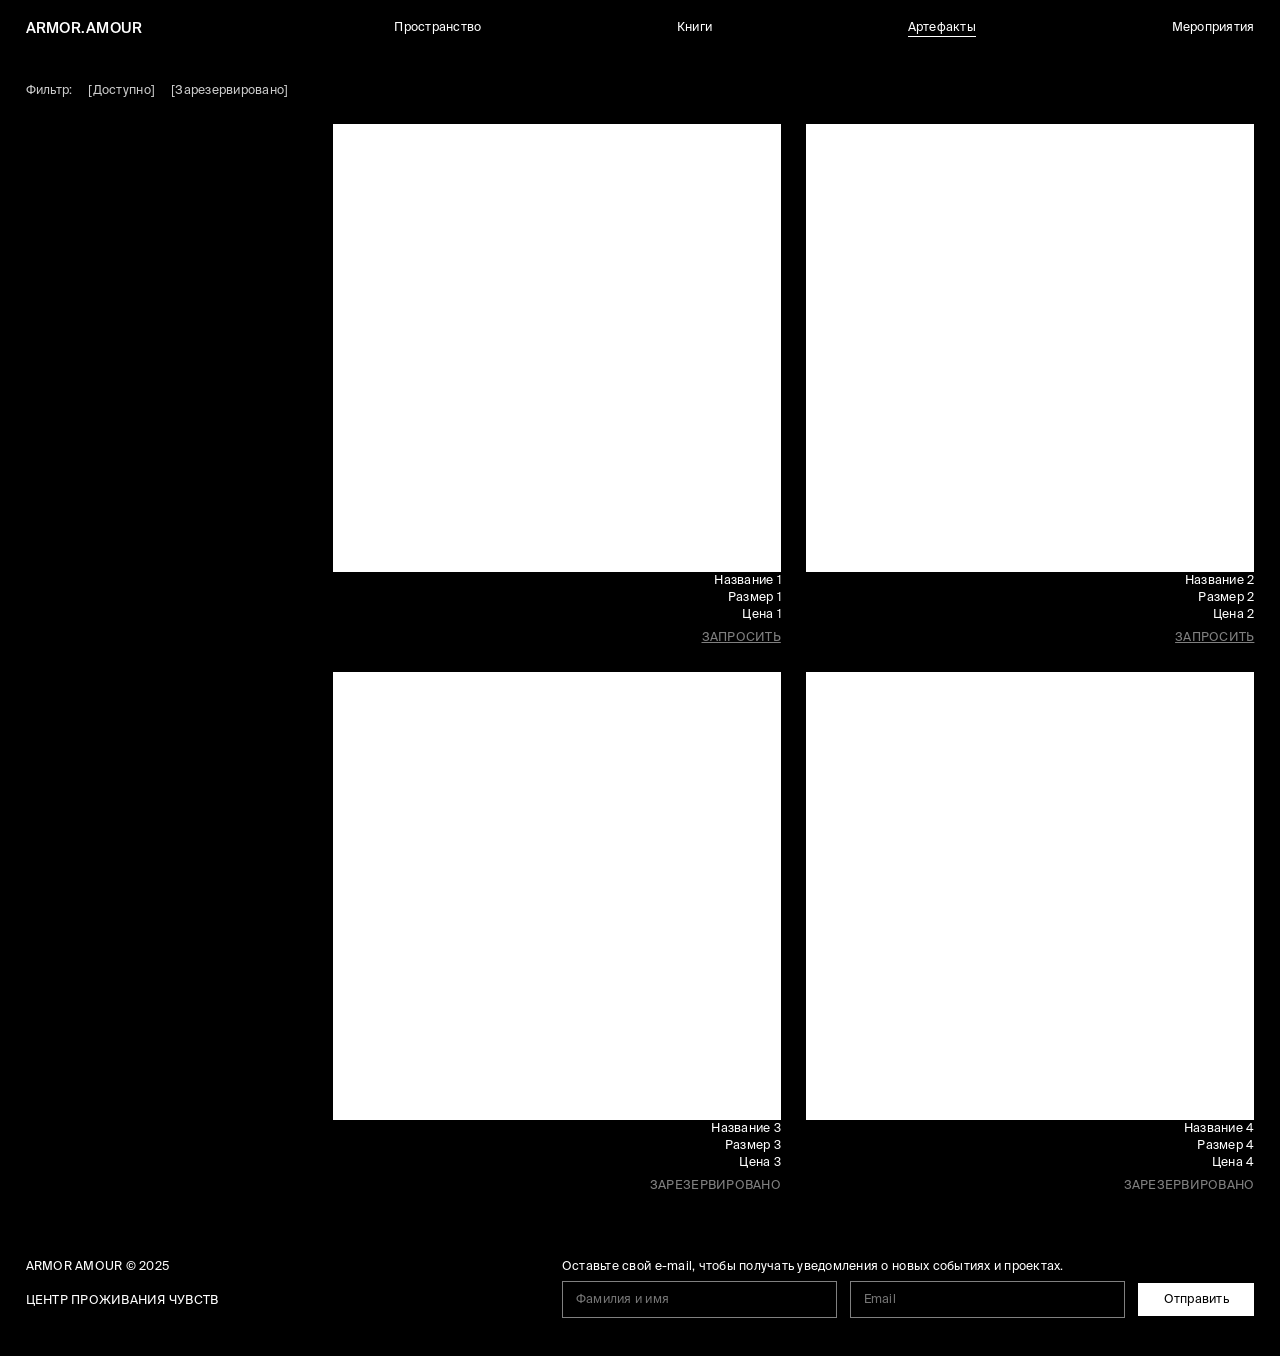
==== артефакты.html @ 1412ac82 "ok" ====
<!DOCTYPE html>
<html lang="ru">
<head>
  <meta charset="UTF-8">
  <meta name="viewport" content="width=device-width,initial-scale=1.0">
  <title>Артефакты</title>
  <script src="javascripts/script.js"></script>
  <script src="javascripts/artifacts.js"></script>
  <link rel="stylesheet" href="stylesheets/reset.css">
  <link rel="stylesheet" href="stylesheets/style.css">
  <link rel="stylesheet" href="stylesheets/artifacts.css">
  <link rel="stylesheet" href="stylesheets/adaptive.css">
</head>
<body>
  <header class="header">
    <div class="main-page"><a href="index.html"><h2>ARMOR.AMOUR</h2></a></div>
    <nav class="nav">
      <a href="пространство.html">Пространство</a>
      <a href="книги.html">Книги</a>
      <a href="артефакты.html" class="active">Артефакты</a>
      <a href="мероприятия.html">Мероприятия</a>
    </nav>
  </header>
  <main class="artifacts-main">
    <div class="artifacts-filter">
      <span>Фильтр:</span>
      <span class="art-filter" data-filter="available">[Доступно]</span>
      <span class="art-filter" data-filter="reserved">[Зарезервировано]</span>
    </div>
    <div class="artifact-row">
      <div class="artifact-block available">
        <div class="artifact-image"></div>
        <div class="artifact-info">
          <p>Название 1</p><p>Размер 1</p><p>Цена 1</p>
          <a href="mailto:artifact_1@armoramour.com" class="request">ЗАПРОСИТЬ</a>
        </div>
      </div>
      <div class="artifact-block available">
        <div class="artifact-image"></div>
        <div class="artifact-info">
          <p>Название 2</p><p>Размер 2</p><p>Цена 2</p>
          <a href="mailto:artifact_2@armoramour.com" class="request">ЗАПРОСИТЬ</a>
        </div>
      </div>
      <div class="artifact-block reserved">
        <div class="artifact-image"></div>
        <div class="artifact-info">
          <p>Название 3</p><p>Размер 3</p><p>Цена 3</p>
          <span class="request disabled">ЗАРЕЗЕРВИРОВАНО</span>
        </div>
      </div>
      <div class="artifact-block reserved">
        <div class="artifact-image"></div>
        <div class="artifact-info">
          <p>Название 4</p><p>Размер 4</p><p>Цена 4</p>
          <span class="request disabled">ЗАРЕЗЕРВИРОВАНО</span>
        </div>
      </div>
    </div>
  </main>
  <footer class="footer">
    <div class="footer-left">
      <p>ARMOR AMOUR © 2025 <br> <br></p>
      <p>ЦЕНТР ПРОЖИВАНИЯ ЧУВСТВ</p>
    </div>
    <div class="footer-right">
      <p class="signup-title">Оставьте свой e-mail, чтобы получать уведомления о новых событиях и проектах.</p>
      <form class="signup-form">
        <input type="text" name="fio" placeholder="Фамилия и имя" required>
        <input type="email" name="email" placeholder="Email" required>
        <button type="submit">Отправить</button>
      </form>
    </div>
  </footer>
</body>
</html>
---- stylesheets/style.css ----
@font-face {
  font-family: 'Suisse';
  src: url('../fonts/SuisseIntl-Regular.otf') format('opentype');
}

@font-face {
  font-family: 'Suisse_medium';
  src: url('../fonts/SuisseIntl-Medium.otf') format('opentype');
}

* {
  background: #000;
  color: #fff;
  box-sizing: border-box;
  font-family: 'Suisse' !important;
  font-size: 0.95vw !important;
  line-height: 1.32vw !important; 
  letter-spacing: 0.02vw !important;
}

h1 {
  font-family: 'Suisse_medium' !important;
  font-size: 1.6vw !important;
}

h2 {
  font-family: 'Suisse_medium' !important;
  font-size: 1.15vw !important;
}

.header {
  display: flex;
  justify-content: space-between;
  align-items: center;
  background: #000;
  padding: 1.5vw 2vw 0.5vw 2vw;
}

.main-page a, .nav a {
  color: white;
  text-decoration: none;
}

.nav a.active {
  border-bottom: 0.1vw solid white;
}

.nav {
  display: flex;
  justify-content: space-between;
  width: 70%;
}

.footer {
  display: flex;
  justify-content: space-between;
  align-items: flex-start;
  padding: 5vw 2vw 3vw;
  background: #000;
  color: #fff;
  box-sizing: border-box;
}

.footer-left {
  display: flex;
  flex-direction: column;
  width: 20vw;
}


.footer-right { 
  margin-left: auto; 
}

.signup-form {
  display: flex;
  gap: 1vw;
  align-items: center;
}

.signup-form input {
  width: 21.5vw;
  padding: 1vh 1vw;
  border: 1px solid grey;
  color: #fff;
}

.signup-form input { 
  color: grey; 
}

.signup-form button {
  padding: 0.6vw 2vw;
  background: white;
  color: black;
  border: none;
  cursor: pointer;
}

.signup-thanks {
  color: #fff;
  margin-top: 2.2vw;
}

.signup-title {
  margin-bottom: 0.5vw;
}
---- stylesheets/artifacts.css ----
* { 
  box-sizing: border-box; 
}

.artifacts-filter {
  opacity: 80%;
  margin:3vw 2vw 2vw 2vw;
}
.art-filter {
  cursor:pointer;
  margin-left:1vw;
}
.art-filter.active {
  border-bottom:0.1vw solid white;
}

.artifacts-main .artifact-row {
  display:flex;
  flex-wrap:wrap;
  justify-content:flex-end;
  gap:2vw;
  width:80vw;
  margin:0 0 0 auto;
  padding:0vw 2vw;
}

.artifact-block {
  display:flex;
  flex-direction:column;
}

.artifact-image {
  width:35vw;
  height:35vw;
  background:white;
}

.artifact-info { 
  text-align:right; 
}

.request {
  display:inline-block;
  margin-top:0.5vw;
  color:grey;
}
---- stylesheets/adaptive.css ----
@media (max-width: 1024px) {
    
  }
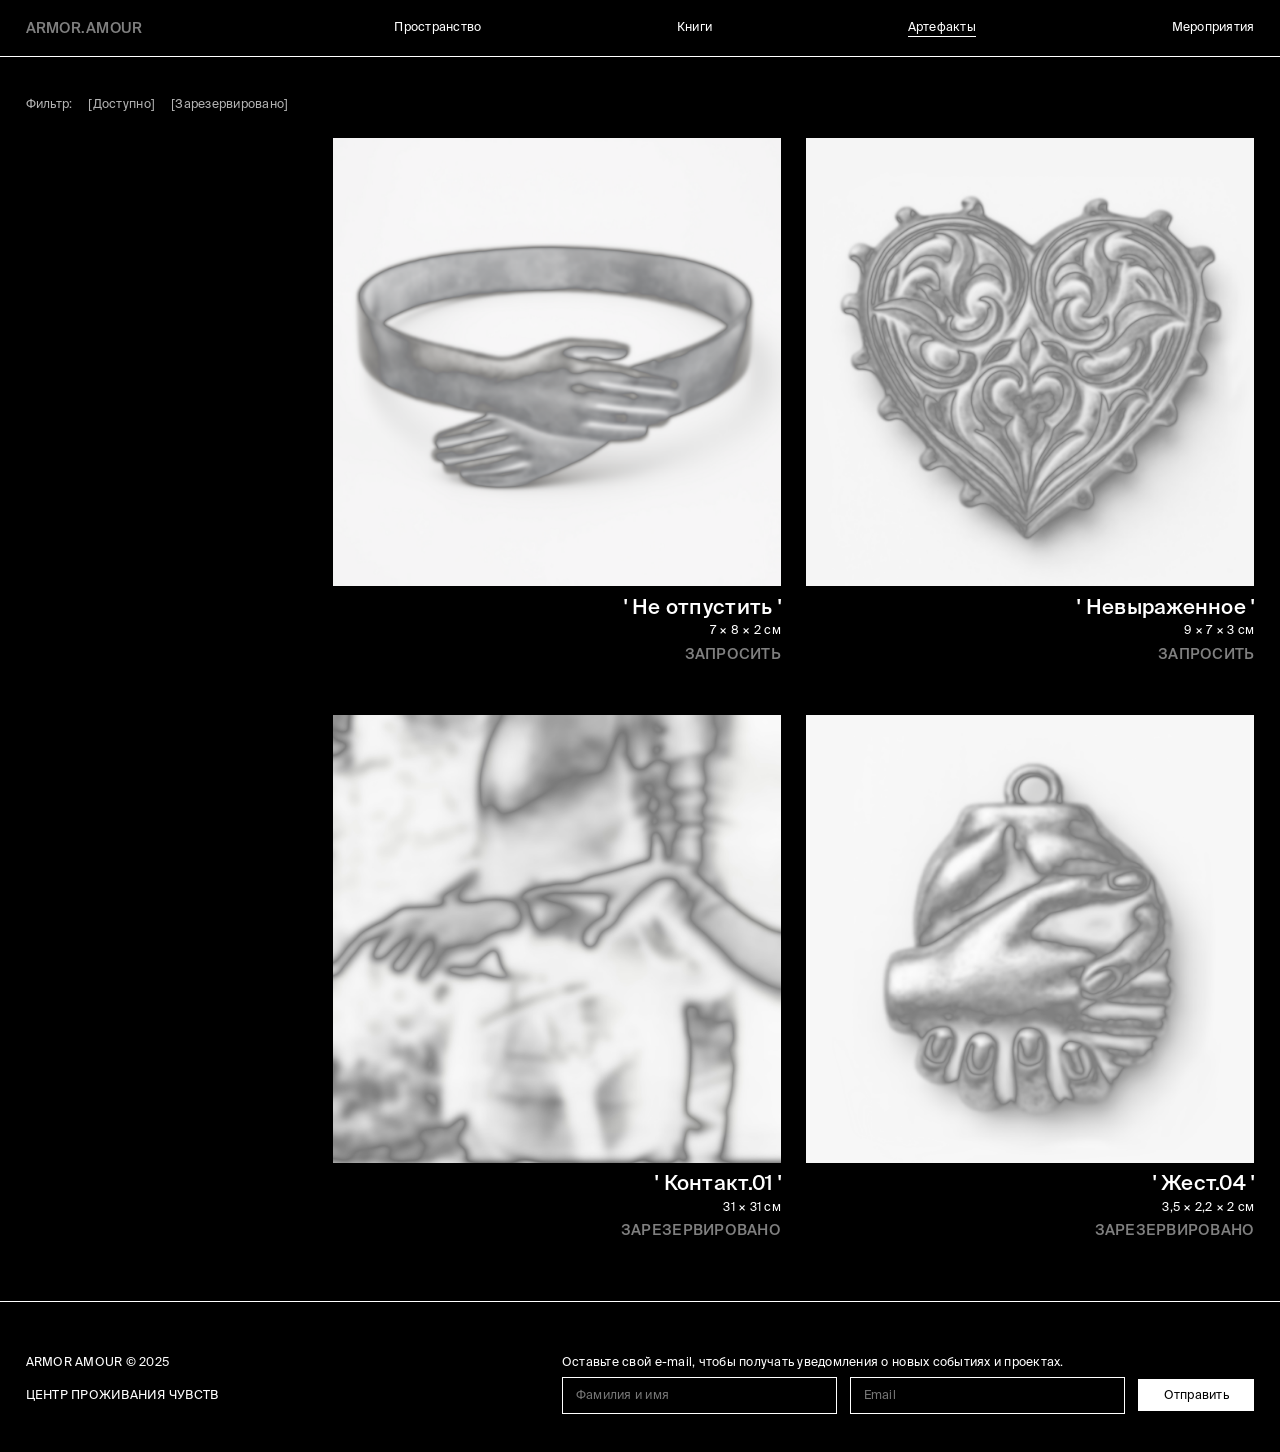
==== commit 7852f63e: "ok" ====
--- a/артефакты.html
+++ b/артефакты.html
@@ -29,31 +29,33 @@
     </div>
     <div class="artifact-row">
       <div class="artifact-block available">
-        <div class="artifact-image"></div>
+        <img class="artifact-image" src="images/art1.png">
         <div class="artifact-info">
-          <p>Название 1</p><p>Размер 1</p><p>Цена 1</p>
-          <a href="mailto:artifact_1@armoramour.com" class="request">ЗАПРОСИТЬ</a>
+          <p><h1>' Не отпустить '</h1></p><p>7 × 8 × 2 см</p>
+          <a href="mailto:artifact_1@armoramour.com" class="request"><h2>ЗАПРОСИТЬ</h2></a>
         </div>
       </div>
       <div class="artifact-block available">
-        <div class="artifact-image"></div>
+        <img class="artifact-image" src="images/art2.png">
         <div class="artifact-info">
-          <p>Название 2</p><p>Размер 2</p><p>Цена 2</p>
-          <a href="mailto:artifact_2@armoramour.com" class="request">ЗАПРОСИТЬ</a>
+          <p><h1>' Невыраженное '</h1></p><p>9 × 7 × 3 см</p>
+          <a href="mailto:artifact_2@armoramour.com" class="request"><h2>ЗАПРОСИТЬ</h2></a>
         </div>
       </div>
       <div class="artifact-block reserved">
-        <div class="artifact-image"></div>
+        <img class="artifact-image" src="images/art4.png">
         <div class="artifact-info">
-          <p>Название 3</p><p>Размер 3</p><p>Цена 3</p>
-          <span class="request disabled">ЗАРЕЗЕРВИРОВАНО</span>
+          <p><h1>' Контакт.01 '</h1></p><p>31 × 31 см</p>
+          <span class="request disabled"><h2>ЗАРЕЗЕРВИРОВАНО</h2></span>
         </div>
       </div>
       <div class="artifact-block reserved">
-        <div class="artifact-image"></div>
+        <img class="artifact-image" src="images/art3.png">
         <div class="artifact-info">
-          <p>Название 4</p><p>Размер 4</p><p>Цена 4</p>
-          <span class="request disabled">ЗАРЕЗЕРВИРОВАНО</span>
+          <p><h1>' Жест.04 '</h1></p><p>3,5 × 2,2 × 2 см</p>
+          <span class="request disabled" onclick="window.location.href='/not-found'">
+            <h2>ЗАРЕЗЕРВИРОВАНО</h2>
+          </span>
         </div>
       </div>
     </div>
--- a/stylesheets/style.css
+++ b/stylesheets/style.css
@@ -33,7 +33,8 @@
   justify-content: space-between;
   align-items: center;
   background: #000;
-  padding: 1.5vw 2vw 0.5vw 2vw;
+  padding: 1.5vw 2vw 1.5vw 2vw;
+  border-bottom: 1px solid white;
 }
 
 .main-page a, .nav a {
@@ -42,7 +43,7 @@
 }
 
 .nav a.active {
-  border-bottom: 0.1vw solid white;
+  border-bottom: 1px solid white;
 }
 
 .nav {
@@ -55,7 +56,7 @@
   display: flex;
   justify-content: space-between;
   align-items: flex-start;
-  padding: 5vw 2vw 3vw;
+  padding: 4vw 2vw 3vw 2vw;
   background: #000;
   color: #fff;
   box-sizing: border-box;
@@ -81,7 +82,7 @@
 .signup-form input {
   width: 21.5vw;
   padding: 1vh 1vw;
-  border: 1px solid grey;
+  border: 1px solid rgb(255, 255, 255);
   color: #fff;
 }
 
--- a/stylesheets/artifacts.css
+++ b/stylesheets/artifacts.css
@@ -3,7 +3,7 @@
 }
 
 .artifacts-filter {
-  opacity: 80%;
+  opacity: 70%;
   margin:3vw 2vw 2vw 2vw;
 }
 .art-filter {
@@ -12,6 +12,11 @@
 }
 .art-filter.active {
   border-bottom:0.1vw solid white;
+}
+
+.artifacts-main {
+  padding-bottom: 4vh;
+  border-bottom: 1px solid white;
 }
 
 .artifacts-main .artifact-row {
@@ -32,15 +37,24 @@
 .artifact-image {
   width:35vw;
   height:35vw;
-  background:white;
 }
 
 .artifact-info { 
+  margin-top: 1vw;
   text-align:right; 
+  margin-bottom: 2vw;
+}
+
+h1 {
+  margin-bottom: 0.5vw;
+}
+
+h2 {
+  color: grey;
 }
 
 .request {
   display:inline-block;
   margin-top:0.5vw;
-  color:grey;
-}+  text-decoration: none;
+}
